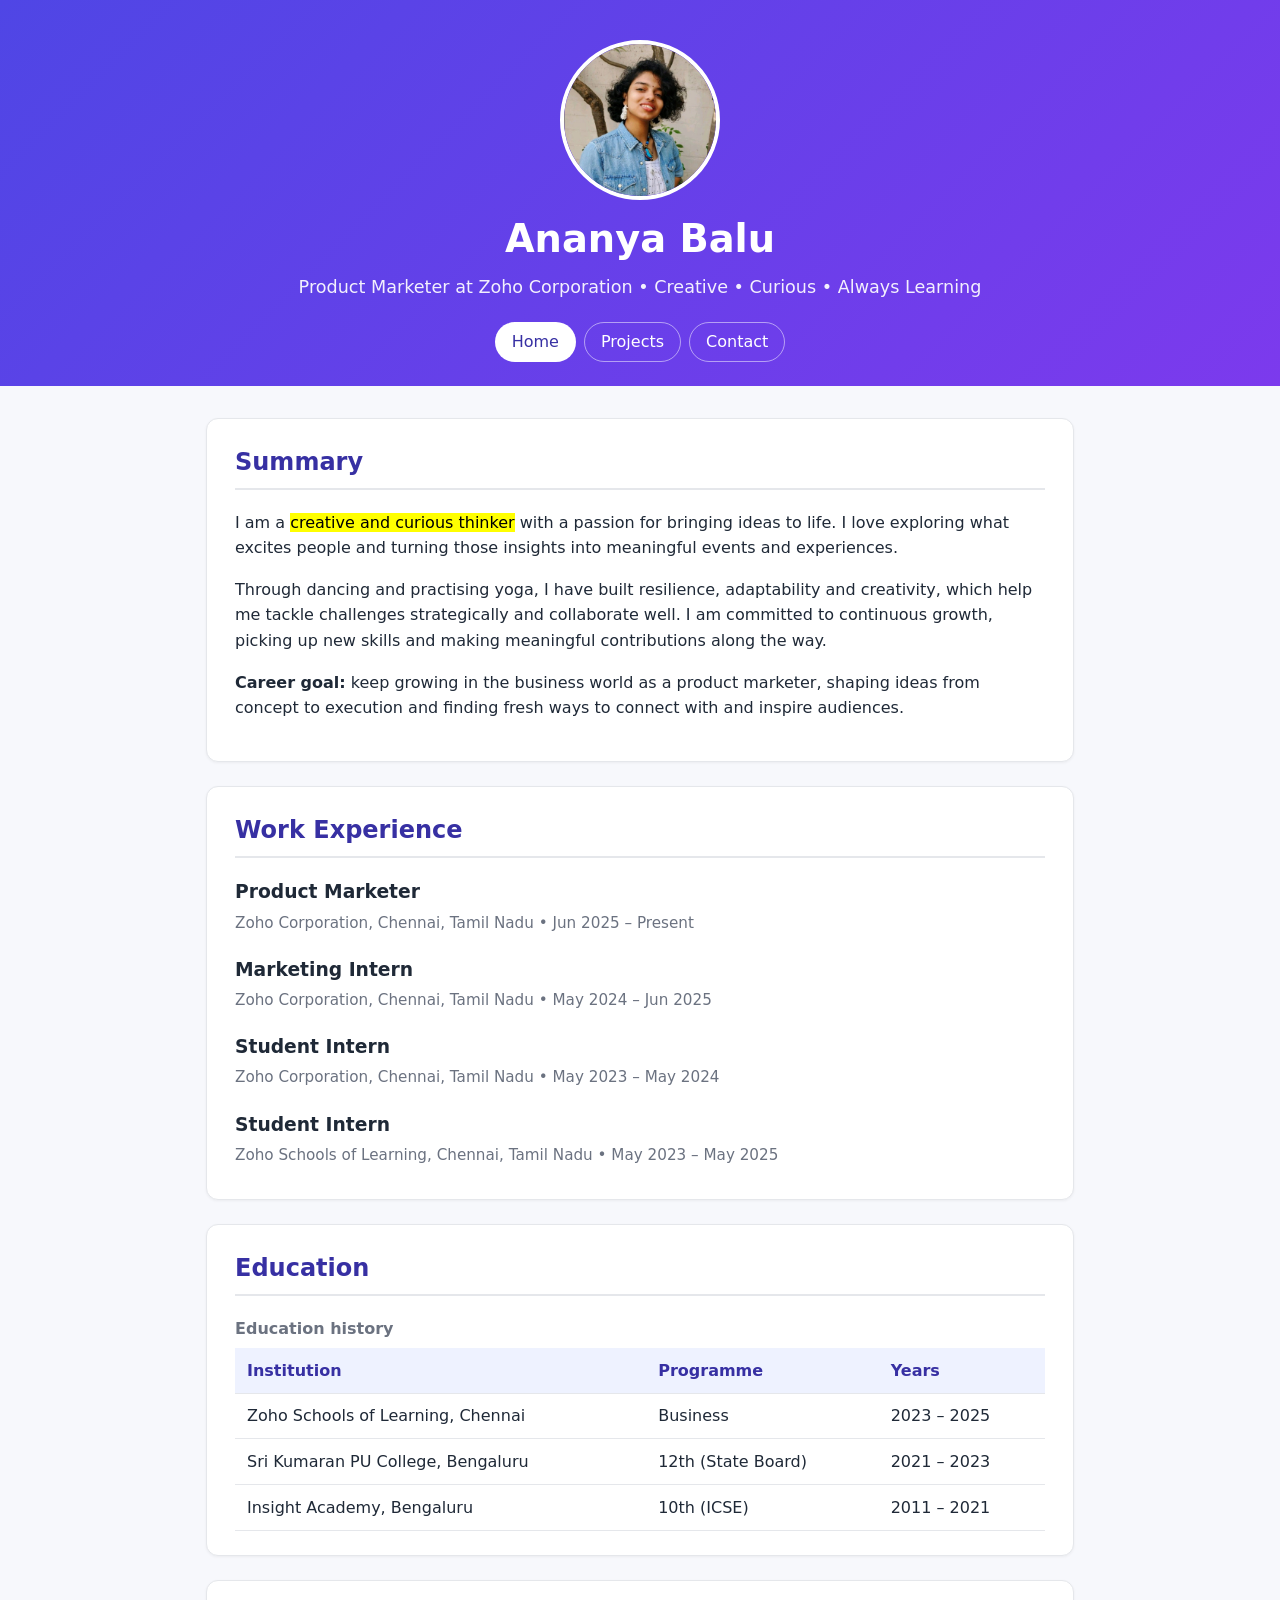
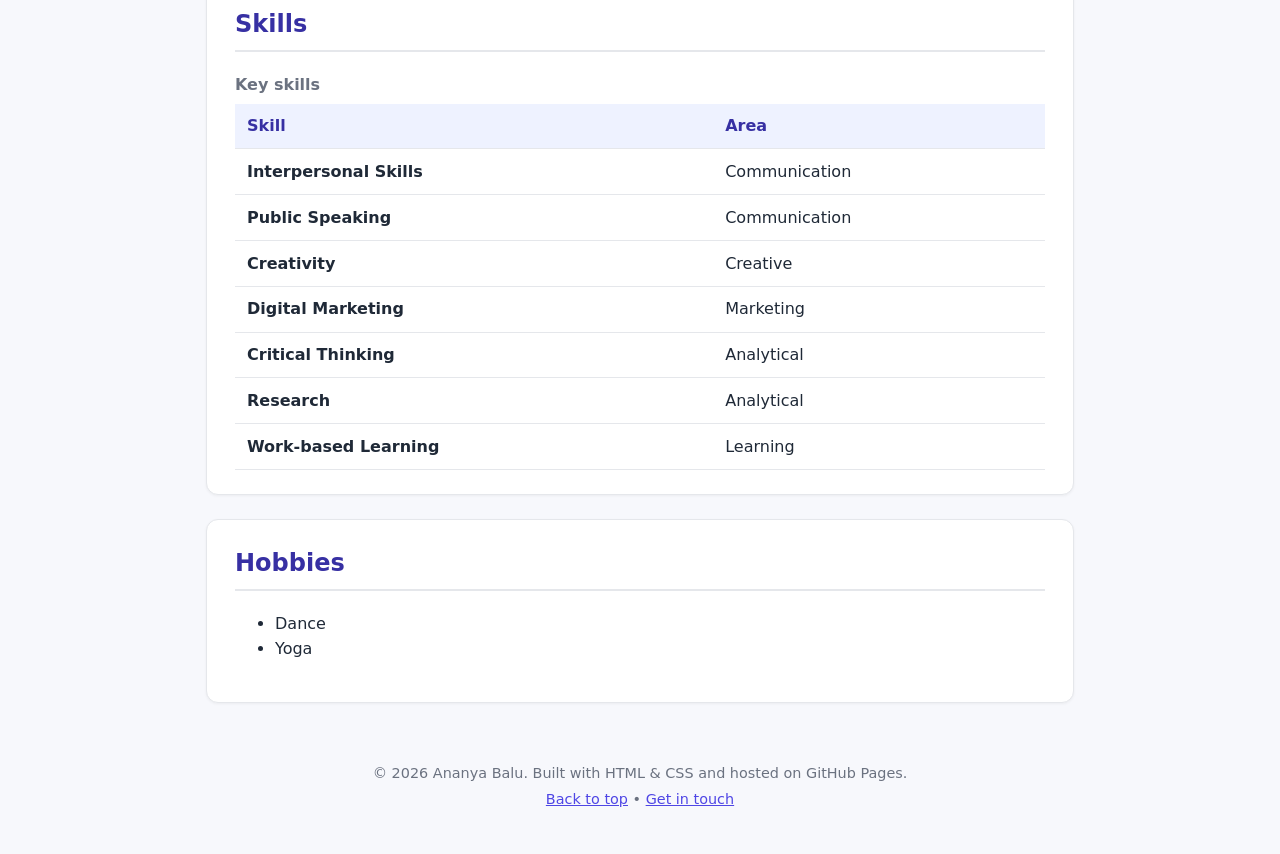
==== index.html @ a59099ce "first commit" ====
<!DOCTYPE html>
<html lang="en">
<head>
  <meta charset="UTF-8">
  <meta name="viewport" content="width=device-width, initial-scale=1.0">
  <meta name="description" content="Resume of Ananya Balu, Product Marketer at Zoho Corporation.">
  <title>Ananya Balu | Resume</title>
  <link rel="stylesheet" href="style.css">
</head>
<body>

  <header class="site-header" id="top">
    <img class="profile-photo" src="images/profilepic.jpeg" alt="Portrait of Ananya Balu smiling, wearing a denim jacket">
    <h1>Ananya Balu</h1>
    <p class="tagline">Product Marketer at Zoho Corporation &bull; Creative &bull; Curious &bull; Always Learning</p>

    <nav class="site-nav" aria-label="Main navigation">
      <ul>
        <li><a href="index.html" aria-current="page">Home</a></li>
        <li><a href="projects.html">Projects</a></li>
        <li><a href="contact.html">Contact</a></li>
      </ul>
    </nav>
  </header>

  <main>

    <section id="summary">
      <h2>Summary</h2>
      <p>
        I am a <mark>creative and curious thinker</mark> with a passion for bringing ideas to life. I love
        exploring what excites people and turning those insights into meaningful events and experiences.
      </p>
      <p>
        Through dancing and practising yoga, I have built resilience, adaptability and creativity, which help me
        tackle challenges strategically and collaborate well. I am committed to continuous growth, picking up new
        skills and making meaningful contributions along the way.
      </p>
      <p><strong>Career goal:</strong> keep growing in the business world as a product marketer, shaping ideas from concept to execution and finding fresh ways to connect with and inspire audiences.</p>
    </section>

    <section id="experience">
      <h2>Work Experience</h2>

      <article>
        <h3>Product Marketer</h3>
        <p class="meta">Zoho Corporation, Chennai, Tamil Nadu &bull;
          <time datetime="2025-06">Jun 2025</time> &ndash; Present
        </p>
      </article>

      <article>
        <h3>Marketing Intern</h3>
        <p class="meta">Zoho Corporation, Chennai, Tamil Nadu &bull;
          <time datetime="2024-05">May 2024</time> &ndash; <time datetime="2025-06">Jun 2025</time>
        </p>
      </article>

      <article>
        <h3>Student Intern</h3>
        <p class="meta">Zoho Corporation, Chennai, Tamil Nadu &bull;
          <time datetime="2023-05">May 2023</time> &ndash; <time datetime="2024-05">May 2024</time>
        </p>
      </article>

      <article>
        <h3>Student Intern</h3>
        <p class="meta">Zoho Schools of Learning, Chennai, Tamil Nadu &bull;
          <time datetime="2023-05">May 2023</time> &ndash; <time datetime="2025-05">May 2025</time>
        </p>
      </article>
    </section>

    <section id="education">
      <h2>Education</h2>
      <table>
        <caption>Education history</caption>
        <thead>
          <tr>
            <th scope="col">Institution</th>
            <th scope="col">Programme</th>
            <th scope="col">Years</th>
          </tr>
        </thead>
        <tbody>
          <tr>
            <td>Zoho Schools of Learning, Chennai</td>
            <td>Business</td>
            <td><time datetime="2023-05">2023</time> &ndash; <time datetime="2025-05">2025</time></td>
          </tr>
          <tr>
            <td>Sri Kumaran PU College, Bengaluru</td>
            <td>12th (State Board)</td>
            <td><time datetime="2021">2021</time> &ndash; <time datetime="2023">2023</time></td>
          </tr>
          <tr>
            <td>Insight Academy, Bengaluru</td>
            <td>10th (ICSE)</td>
            <td><time datetime="2011">2011</time> &ndash; <time datetime="2021">2021</time></td>
          </tr>
        </tbody>
      </table>
    </section>

    <section id="skills">
      <h2>Skills</h2>
      <table>
        <caption>Key skills</caption>
        <thead>
          <tr>
            <th scope="col">Skill</th>
            <th scope="col">Area</th>
          </tr>
        </thead>
        <tbody>
          <tr><th scope="row">Interpersonal Skills</th><td>Communication</td></tr>
          <tr><th scope="row">Public Speaking</th><td>Communication</td></tr>
          <tr><th scope="row">Creativity</th><td>Creative</td></tr>
          <tr><th scope="row">Digital Marketing</th><td>Marketing</td></tr>
          <tr><th scope="row">Critical Thinking</th><td>Analytical</td></tr>
          <tr><th scope="row">Research</th><td>Analytical</td></tr>
          <tr><th scope="row">Work-based Learning</th><td>Learning</td></tr>
        </tbody>
      </table>
    </section>

    <section id="interests">
      <h2>Hobbies</h2>
      <ul>
        <li>Dance</li>
        <li>Yoga</li>
      </ul>
    </section>

  </main>

  <footer class="site-footer">
    <p>&copy; 2026 Ananya Balu. Built with HTML &amp; CSS and hosted on GitHub Pages.</p>
    <p><a href="#top">Back to top</a> &bull; <a href="contact.html">Get in touch</a></p>
  </footer>

  <script src="bear.js" defer></script>
</body>
</html>
---- style.css ----
:root {
  --bg: #f7f8fc;
  --card: #ffffff;
  --text: #1f2937;
  --muted: #6b7280;
  --accent: #4f46e5;
  --accent-dark: #3730a3;
  --border: #e5e7eb;
}

* { box-sizing: border-box; }

body {
  margin: 0;
  font-family: "Segoe UI", system-ui, -apple-system, Arial, sans-serif;
  background: var(--bg);
  color: var(--text);
  line-height: 1.6;
}

a { color: var(--accent); }
a:hover { color: var(--accent-dark); }

/* ---------- Header & navigation ---------- */
.site-header {
  background: linear-gradient(135deg, #4f46e5, #7c3aed);
  color: #fff;
  text-align: center;
  padding: 2.5rem 1rem 1.5rem;
}

.site-header h1 { margin: 0.5rem 0 0.25rem; font-size: 2.4rem; }
.tagline { margin: 0 0 1.25rem; font-size: 1.1rem; opacity: 0.92; }

.profile-photo {
  width: 160px;
  height: 160px;
  border-radius: 50%;
  object-fit: cover;
  border: 4px solid #fff;
  background: #fff;
}

.site-nav ul {
  list-style: none;
  margin: 0;
  padding: 0;
  display: flex;
  justify-content: center;
  flex-wrap: wrap;
  gap: 0.5rem;
}

.site-nav a {
  display: inline-block;
  color: #fff;
  text-decoration: none;
  padding: 0.4rem 1rem;
  border-radius: 999px;
  border: 1px solid rgba(255, 255, 255, 0.5);
}

.site-nav a:hover,
.site-nav a[aria-current="page"] {
  background: #fff;
  color: var(--accent-dark);
}

/* ---------- Layout ---------- */
main {
  max-width: 900px;
  margin: 2rem auto;
  padding: 0 1rem;
}

main > section {
  background: var(--card);
  border: 1px solid var(--border);
  border-radius: 12px;
  padding: 1.5rem 1.75rem;
  margin-bottom: 1.5rem;
  box-shadow: 0 1px 3px rgba(0, 0, 0, 0.05);
}

h2 {
  margin-top: 0;
  color: var(--accent-dark);
  border-bottom: 2px solid var(--border);
  padding-bottom: 0.4rem;
}

h3 { margin-bottom: 0.2rem; }

article { margin-bottom: 1.25rem; }
article:last-child { margin-bottom: 0; }

.meta { color: var(--muted); font-size: 0.95rem; margin: 0 0 0.5rem; }

.tech-list {
  list-style: none;
  padding: 0;
  display: flex;
  flex-wrap: wrap;
  gap: 0.4rem;
}

.tech-list li {
  background: #eef2ff;
  color: var(--accent-dark);
  padding: 0.15rem 0.7rem;
  border-radius: 999px;
  font-size: 0.85rem;
}

/* ---------- Tables ---------- */
table {
  width: 100%;
  border-collapse: collapse;
  margin-top: 0.5rem;
}

caption {
  text-align: left;
  font-weight: 600;
  color: var(--muted);
  margin-bottom: 0.4rem;
}

th, td {
  text-align: left;
  padding: 0.6rem 0.75rem;
  border-bottom: 1px solid var(--border);
}

thead th { background: #eef2ff; color: var(--accent-dark); }
tbody tr:hover { background: #fafaff; }

meter { width: 100%; height: 14px; }

/* ---------- Misc ---------- */
details { margin-bottom: 0.6rem; }
summary { cursor: pointer; font-weight: 600; }

dl dt { font-weight: 600; margin-top: 0.6rem; }
dl dd { margin-left: 0; color: var(--muted); }

figure { margin: 0 0 1rem; }
figcaption { color: var(--muted); font-size: 0.9rem; }
figure img { max-width: 100%; border-radius: 8px; border: 1px solid var(--border); }

form label { display: block; margin-top: 0.9rem; font-weight: 600; }

input, textarea, select {
  width: 100%;
  padding: 0.55rem 0.7rem;
  margin-top: 0.3rem;
  border: 1px solid var(--border);
  border-radius: 8px;
  font: inherit;
}

button {
  margin-top: 1rem;
  padding: 0.6rem 1.4rem;
  background: var(--accent);
  color: #fff;
  border: none;
  border-radius: 8px;
  font: inherit;
  cursor: pointer;
}

button:hover { background: var(--accent-dark); }

address { font-style: normal; }

.site-footer {
  text-align: center;
  color: var(--muted);
  padding: 1.5rem 1rem 2.5rem;
  font-size: 0.9rem;
}

@media (max-width: 600px) {
  .site-header h1 { font-size: 1.8rem; }
  main > section { padding: 1.1rem; }
}
/* ---------- Page-wide consistency ---------- */
html { scroll-behavior: smooth; }
img { max-width: 100%; }
.site-header .profile-photo { display: block; margin: 0 auto; }
.lead { font-size: 1.1rem; }
article h3 + p, article p:first-of-type { margin-top: 0.2rem; }
.site-footer p { margin: 0.2rem 0; }
@media (prefers-reduced-motion: reduce) { html { scroll-behavior: auto; } }

/* ---------- Scroll bear ---------- */
:root { --sbw: 0px; --bear-w: 52px; }
.bear-rail {
  position: fixed;
  top: 0; bottom: 0;
  right: calc(var(--sbw) + 6px);
  width: 4px;
  border-radius: 4px;
  background: linear-gradient(#fbcfe8, #f9a8d4);
  opacity: 0.7;
  pointer-events: none;
  z-index: 998;
}
.bear {
  position: fixed;
  top: 0;
  right: calc(var(--sbw) + 8px - var(--bear-w) / 2);
  width: var(--bear-w);
  height: calc(var(--bear-w) * 1.125);
  pointer-events: none;
  z-index: 999;
  will-change: transform;
  filter: drop-shadow(0 2px 3px rgba(0, 0, 0, 0.18));
}
.bear svg { display: block; width: 100%; height: 100%; overflow: visible; }
.bear[hidden] { display: none; }
@media (max-width: 600px) { :root { --bear-w: 38px; } }
@media (max-width: 380px) { :root { --bear-w: 32px; } }
@media print { .bear, .bear-rail { display: none; } }
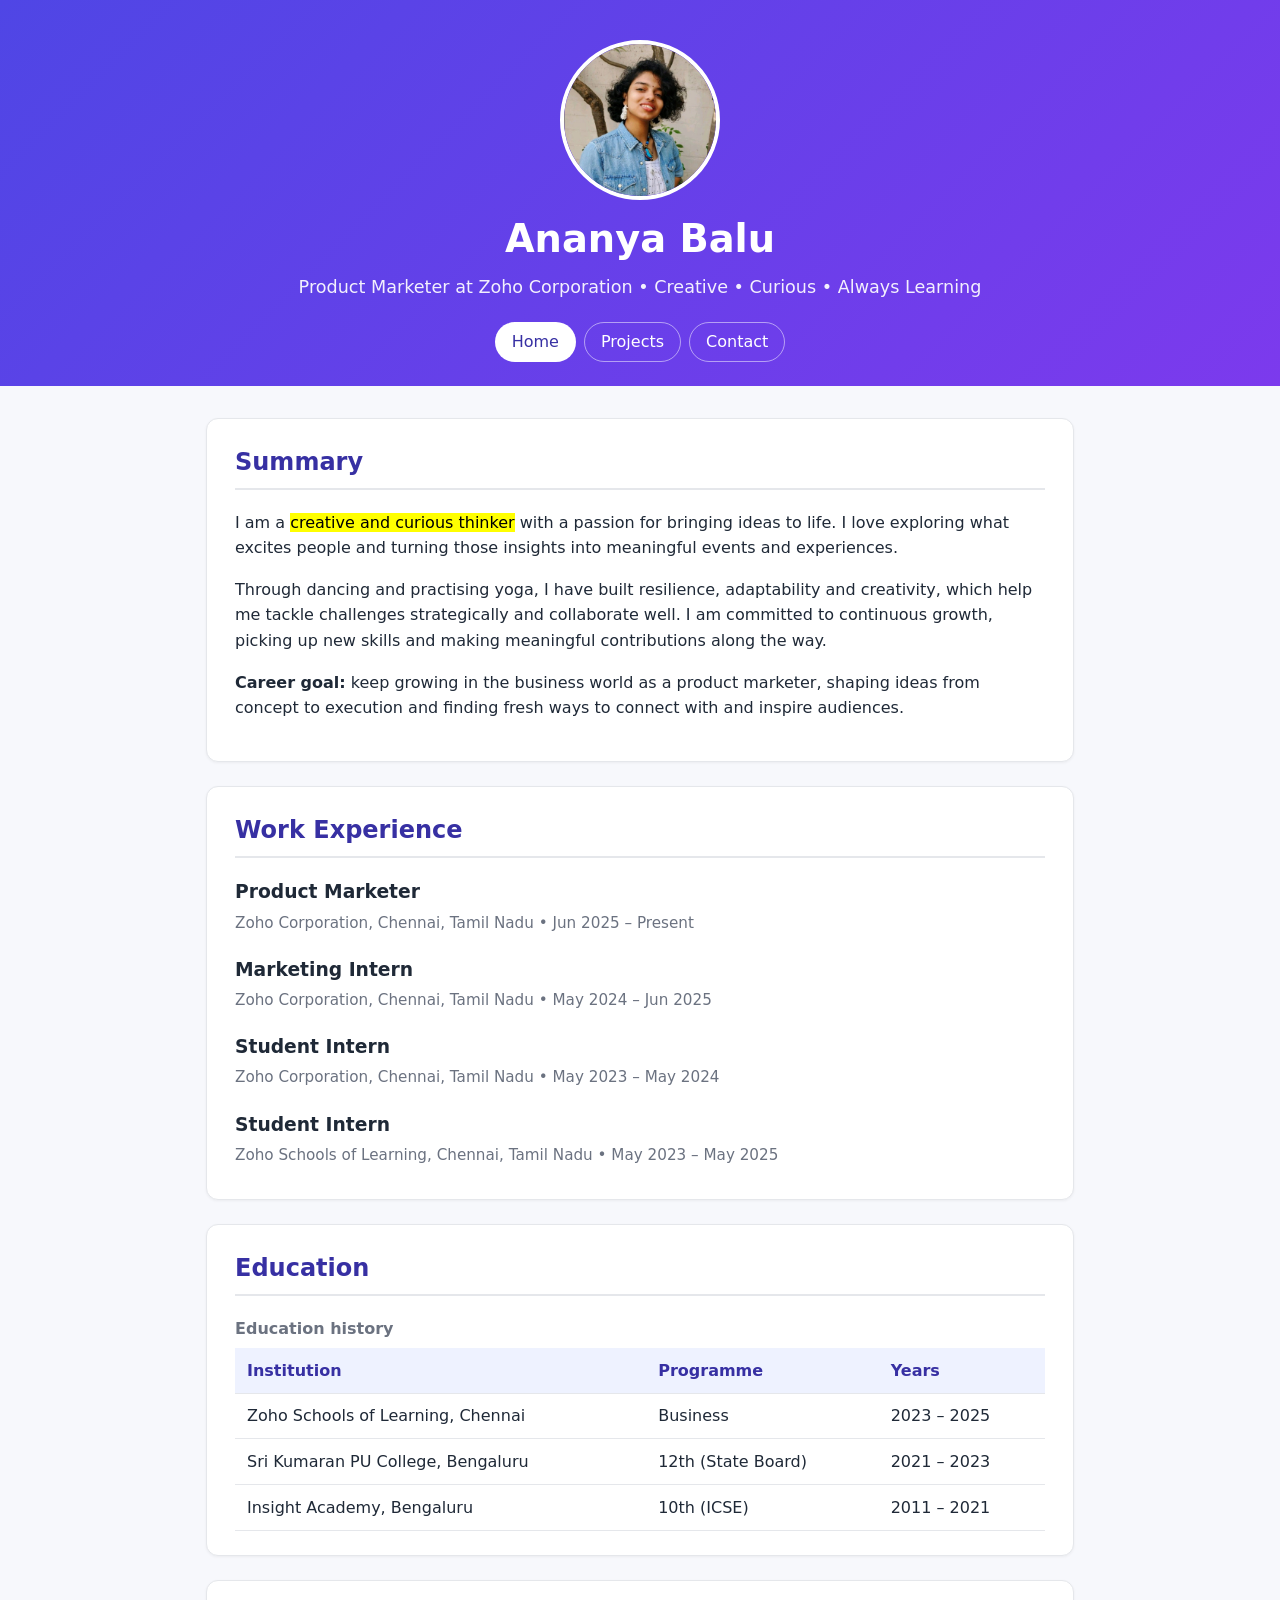
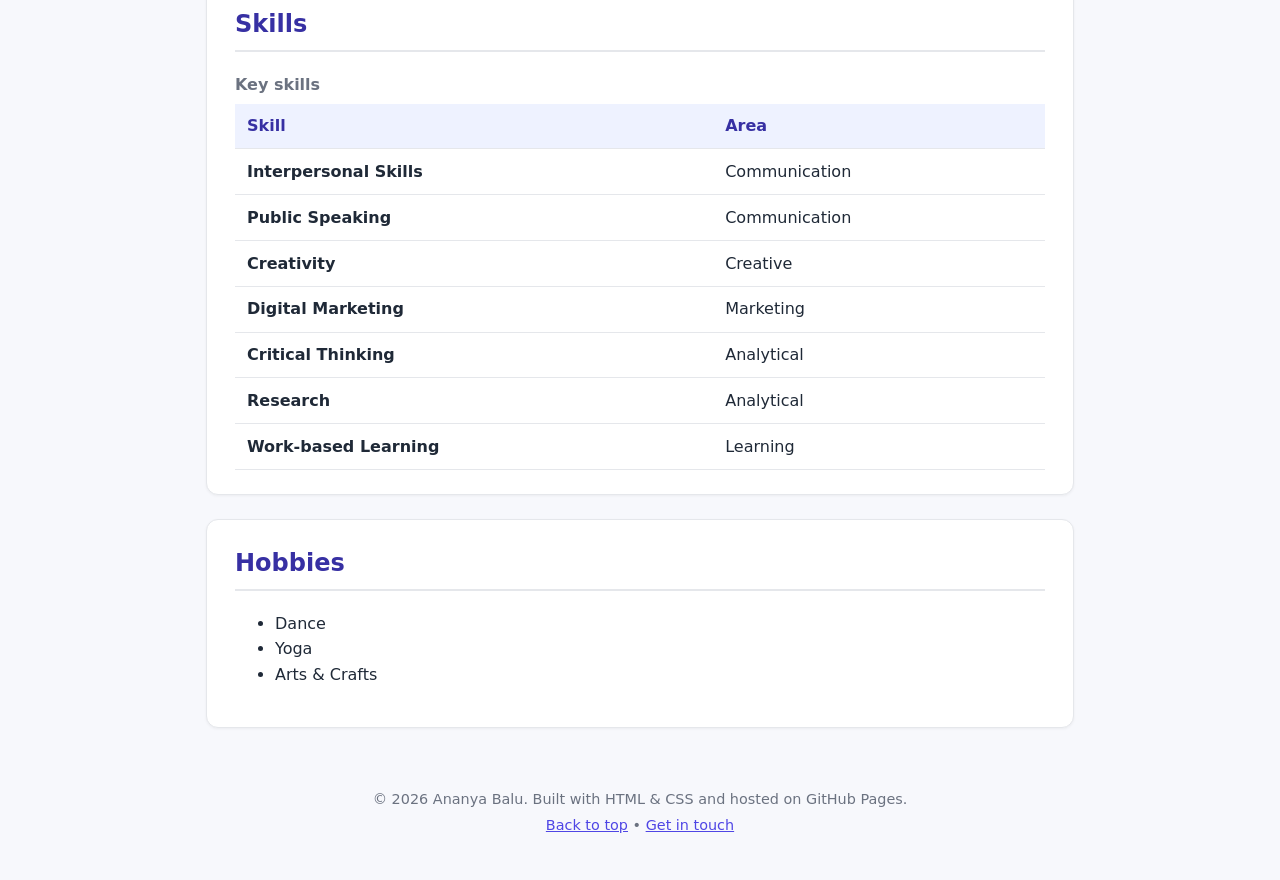
==== commit aff44304: "Add 'Arts & Crafts' to hobbies list" ====
--- a/index.html
+++ b/index.html
@@ -4,7 +4,7 @@
   <meta charset="UTF-8">
   <meta name="viewport" content="width=device-width, initial-scale=1.0">
   <meta name="description" content="Resume of Ananya Balu, Product Marketer at Zoho Corporation.">
-  <title>Ananya Balu | Resume</title>
+  <title>Ananya Balu | Resumé</title>
   <link rel="stylesheet" href="style.css">
 </head>
 <body>
@@ -129,6 +129,7 @@
       <ul>
         <li>Dance</li>
         <li>Yoga</li>
+        <li>Arts & Crafts</li>
       </ul>
     </section>
 
@@ -139,6 +140,5 @@
     <p><a href="#top">Back to top</a> &bull; <a href="contact.html">Get in touch</a></p>
   </footer>
 
-  <script src="bear.js" defer></script>
 </body>
-</html>+</html>
